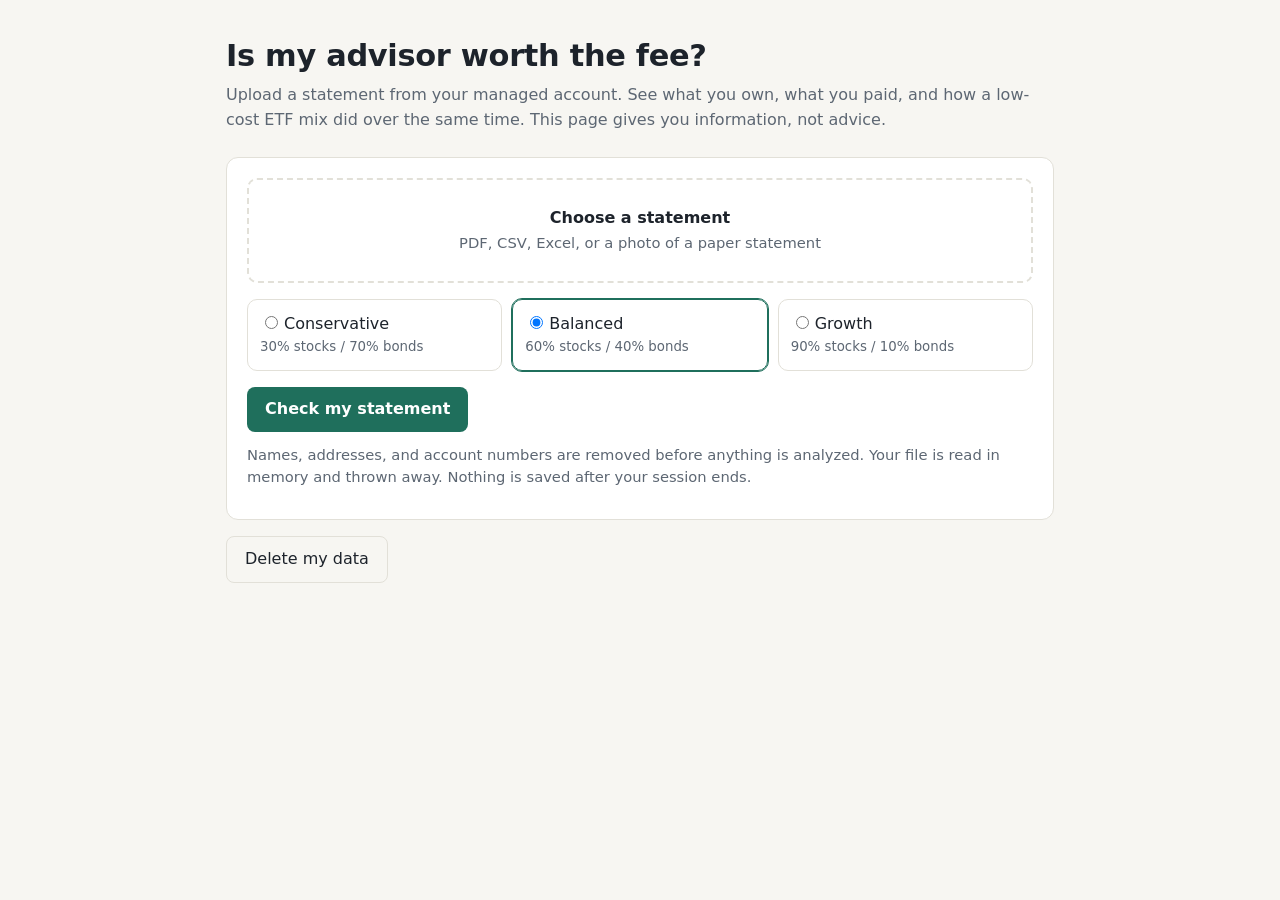
==== advisor_audit/static/index.html @ deb32218 "Build advisor fee check app: Strands agent, calculations, samples, web UI, deploy Statement upload (" ====
<!doctype html>
<html lang="en">
<head>
<meta charset="utf-8">
<meta name="viewport" content="width=device-width, initial-scale=1">
<title>Fee Check</title>
<style>
:root {
  --bg: #f7f6f2; --card: #ffffff; --ink: #1d232b; --muted: #5d6773; --line: #e2e0d8;
  --accent: #1f6f5c; --accent-ink: #ffffff; --warn: #9a5b00; --warn-bg: #fff4e0; --bad: #a33a2a;
  --bar: #1f6f5c; --bar2: #c9a227; --bar3: #4a78a8; --bar4: #8a8f98; --bar5: #b06b9e;
}
@media (prefers-color-scheme: dark) {
  :root { --bg: #14171b; --card: #1d2228; --ink: #e8e6e1; --muted: #a2abb5; --line: #2e353d;
    --accent: #4fb89c; --accent-ink: #0d1512; --warn: #f0b85c; --warn-bg: #2d2416; --bad: #f08a78; }
}
* { box-sizing: border-box; }
body { margin: 0; background: var(--bg); color: var(--ink); font: 16px/1.55 system-ui, -apple-system, "Segoe UI", sans-serif; }
main { max-width: 860px; margin: 0 auto; padding: 32px 16px 64px; }
h1 { font-size: 1.9rem; margin: 0 0 4px; letter-spacing: -0.01em; }
h2 { font-size: 1.15rem; margin: 0 0 12px; }
p { margin: 0 0 10px; }
.sub { color: var(--muted); margin-bottom: 24px; }
.card { background: var(--card); border: 1px solid var(--line); border-radius: 12px; padding: 20px; margin-bottom: 16px; }
label.drop { display: block; border: 2px dashed var(--line); border-radius: 10px; padding: 26px; text-align: center; cursor: pointer; }
label.drop:hover, label.drop.over { border-color: var(--accent); }
label.drop input { display: none; }
.profiles { display: grid; grid-template-columns: repeat(3, 1fr); gap: 10px; margin: 16px 0; }
.profiles label { border: 1px solid var(--line); border-radius: 10px; padding: 12px; cursor: pointer; }
.profiles input { margin-right: 6px; }
.profiles small { display: block; color: var(--muted); }
.profiles label:has(input:checked) { border-color: var(--accent); outline: 1px solid var(--accent); }
button { font: inherit; border: 0; border-radius: 8px; padding: 10px 18px; cursor: pointer; background: var(--accent); color: var(--accent-ink); font-weight: 600; }
button.ghost { background: transparent; color: var(--ink); border: 1px solid var(--line); font-weight: 500; }
button:disabled { opacity: .55; cursor: wait; }
.row { display: flex; gap: 10px; flex-wrap: wrap; align-items: center; }
.headline { font-size: 2.6rem; font-weight: 700; color: var(--bad); line-height: 1.1; }
.kpis { display: grid; grid-template-columns: repeat(auto-fit, minmax(170px, 1fr)); gap: 12px; margin: 14px 0; }
.kpi { border: 1px solid var(--line); border-radius: 10px; padding: 12px; }
.kpi b { display: block; font-size: 1.35rem; }
.kpi span { color: var(--muted); font-size: .9rem; }
ol.q li { margin-bottom: 10px; }
table { width: 100%; border-collapse: collapse; font-variant-numeric: tabular-nums; }
th, td { text-align: left; padding: 8px 6px; border-bottom: 1px solid var(--line); }
td.n, th.n { text-align: right; }
.note { background: var(--warn-bg); color: var(--warn); border-radius: 8px; padding: 10px 12px; margin: 10px 0; font-size: .95rem; }
.muted { color: var(--muted); font-size: .92rem; }
.bar { display: flex; height: 18px; border-radius: 6px; overflow: hidden; margin: 8px 0 12px; }
.legend { display: flex; flex-wrap: wrap; gap: 6px 16px; font-size: .92rem; }
.sw { display: inline-block; width: 10px; height: 10px; border-radius: 2px; margin-right: 6px; }
.flag { border-left: 4px solid var(--line); padding: 6px 10px; margin: 8px 0; }
.flag.high { border-color: var(--bad); } .flag.medium { border-color: var(--bar2); } .flag.info { border-color: var(--bar4); }
.hidden { display: none !important; }
.spinner { display: inline-block; width: 16px; height: 16px; border: 2px solid var(--line); border-top-color: var(--accent); border-radius: 50%; animation: spin 1s linear infinite; vertical-align: -3px; margin-right: 8px; }
@keyframes spin { to { transform: rotate(360deg); } }
input[type=text] { font: inherit; padding: 9px 10px; border-radius: 8px; border: 1px solid var(--line); background: var(--bg); color: var(--ink); flex: 1; min-width: 200px; }
@media (max-width: 560px) { .profiles { grid-template-columns: 1fr; } .headline { font-size: 2.1rem; } table { font-size: .9rem; } }
</style>
</head>
<body>
<main>
  <h1>Is my advisor worth the fee?</h1>
  <p class="sub">Upload a statement from your managed account. See what you own, what you paid, and how a low-cost ETF mix did over the same time. This page gives you information, not advice.</p>

  <form id="form" class="card">
    <label class="drop" id="drop">
      <input type="file" id="file" accept=".pdf,.csv,.xlsx,.xls,.png,.jpg,.jpeg,.heic,.webp,.tif,.tiff">
      <strong id="fileLabel">Choose a statement</strong><br>
      <span class="muted">PDF, CSV, Excel, or a photo of a paper statement</span>
    </label>
    <div class="profiles" role="radiogroup" aria-label="Risk profile">
      <label><input type="radio" name="risk" value="conservative">Conservative<small>30% stocks / 70% bonds</small></label>
      <label><input type="radio" name="risk" value="balanced" checked>Balanced<small>60% stocks / 40% bonds</small></label>
      <label><input type="radio" name="risk" value="growth">Growth<small>90% stocks / 10% bonds</small></label>
    </div>
    <div class="row">
      <button type="submit" id="go">Check my statement</button>
      <span class="muted" id="status"></span>
    </div>
    <p class="muted" style="margin-top:12px">Names, addresses, and account numbers are removed before anything is analyzed. Your file is read in memory and thrown away. Nothing is saved after your session ends.</p>
  </form>

  <div id="clarify" class="card hidden">
    <h2>One quick question</h2>
    <p id="question"></p>
    <form id="clarifyForm" class="row">
      <input type="text" id="answer" required placeholder="Your answer">
      <button type="submit">Continue</button>
    </form>
  </div>

  <div id="results" class="hidden"></div>

  <div class="row" style="margin-top:8px">
    <button class="ghost" id="del" type="button">Delete my data</button>
    <span class="muted" id="delStatus"></span>
  </div>
</main>

<script>
const $ = (s) => document.querySelector(s);
const esc = (s) => String(s ?? "").replace(/[&<>"']/g, (c) => ({ "&": "&amp;", "<": "&lt;", ">": "&gt;", '"': "&quot;", "'": "&#39;" }[c]));
const usd = (x) => x == null ? "n/a" : (x < 0 ? "-$" : "$") + Math.abs(x).toLocaleString("en-US", { maximumFractionDigits: 0 });
const pct = (x, d = 1) => x == null ? "n/a" : (x * 100).toFixed(d) + "%";
const COLORS = ["var(--bar)", "var(--bar2)", "var(--bar3)", "var(--bar4)", "var(--bar5)"];

$("#file").addEventListener("change", () => { $("#fileLabel").textContent = $("#file").files[0]?.name || "Choose a statement"; });
const drop = $("#drop");
["dragover", "dragenter"].forEach((e) => drop.addEventListener(e, (ev) => { ev.preventDefault(); drop.classList.add("over"); }));
["dragleave", "drop"].forEach((e) => drop.addEventListener(e, () => drop.classList.remove("over")));
drop.addEventListener("drop", (ev) => { ev.preventDefault(); $("#file").files = ev.dataTransfer.files; $("#file").dispatchEvent(new Event("change")); });

function busy(on, msg) {
  $("#go").disabled = on;
  $("#status").innerHTML = on ? `<span class="spinner"></span>${esc(msg)}` : esc(msg || "");
}

async function post(url, body) {
  const r = await fetch(url, { method: "POST", body, credentials: "same-origin" });
  const j = await r.json().catch(() => ({}));
  if (!r.ok) throw new Error(j.detail || "Something went wrong. Please try again.");
  return j;
}

function handle(j) {
  $("#clarify").classList.add("hidden");
  if (j.status === "needs_clarification") {
    $("#question").textContent = j.question;
    $("#clarify").classList.remove("hidden");
    $("#results").classList.add("hidden");
    busy(false, "");
    return;
  }
  render(j.results);
  busy(false, "Done.");
}

$("#form").addEventListener("submit", async (e) => {
  e.preventDefault();
  const f = $("#file").files[0];
  if (!f) { busy(false, "Choose a file first."); return; }
  const fd = new FormData();
  fd.append("file", f);
  fd.append("risk_profile", document.querySelector("input[name=risk]:checked").value);
  busy(true, "Reading your statement. This can take a minute…");
  try { handle(await post("/api/analyze", fd)); } catch (err) { busy(false, err.message); }
});

$("#clarifyForm").addEventListener("submit", async (e) => {
  e.preventDefault();
  const fd = new FormData();
  fd.append("answer", $("#answer").value);
  busy(true, "Trying again with your answer…");
  try { handle(await post("/api/clarify", fd)); } catch (err) { busy(false, err.message); }
});

document.querySelectorAll("input[name=risk]").forEach((r) => r.addEventListener("change", async () => {
  if ($("#results").classList.contains("hidden")) return;
  const fd = new FormData();
  fd.append("risk_profile", r.value);
  busy(true, "Updating the comparison…");
  try { handle(await post("/api/profile", fd)); } catch (err) { busy(false, err.message); }
}));

$("#del").addEventListener("click", async () => {
  await fetch("/api/session", { method: "DELETE", credentials: "same-origin" });
  $("#results").innerHTML = ""; $("#results").classList.add("hidden"); $("#clarify").classList.add("hidden");
  $("#file").value = ""; $("#fileLabel").textContent = "Choose a statement"; busy(false, "");
  $("#delStatus").textContent = "Your data has been deleted.";
});

function render(r) {
  const p = r.performance, e = r.explanation, c = r.comparison, a = r.allocation;
  const p10 = r.projection_10, p20 = r.projection_20;
  let h = "";

  if (r.warnings?.length) h += r.warnings.map((w) => `<div class="note">${esc(w)}</div>`).join("");

  h += `<section class="card"><h2>What you paid</h2>
    <div class="headline">${usd(p.total_cost)}</div>
    <p class="muted">in fees and fund costs from ${esc(p.period_start)} to ${esc(p.period_end)}</p>
    <div class="kpis">
      <div class="kpi"><b>${usd(p.fees_paid_total)}</b><span>taken from your account (advisory fees${p.fees_paid.load ? ", sales loads" : ""})</span></div>
      <div class="kpi"><b>${usd(p.estimated_fund_expenses)}</b><span>estimated fund expenses, charged inside fund prices</span></div>
      <div class="kpi"><b>${usd(p10.total_cost)}</b><span>projected cost over 10 years</span></div>
      <div class="kpi"><b>${usd(p20.total_cost)}</b><span>projected cost over 20 years</span></div>
    </div>
    <p>${esc(e.fees_summary)}</p>
    <p class="muted">Projections assume ${pct(p10.assumed_annual_growth, 0)} yearly growth, no new deposits, and today's total cost of ${pct(p10.annual_fee_rate, 2)} a year. They include growth the fees would have earned. For comparison, a ${pct(p10.low_cost_comparison.annual_fee_rate, 2)} ETF mix would cost about ${usd(p20.low_cost_comparison.total_cost)} over 20 years.</p>
  </section>`;

  h += `<section class="card"><h2>Questions to ask your advisor</h2><ol class="q">${e.questions.map((q) => `<li>${esc(q)}</li>`).join("")}</ol></section>`;

  if (c.available) {
    const b = r.benchmark;
    h += `<section class="card"><h2>A fair comparison</h2>
      <p>${esc(e.comparison_summary)}</p>
      <table><thead><tr><th></th><th class="n">Your account</th><th class="n" title="${esc(b.description)}">Low-cost ETF mix (${Object.values(b.mix).map((w) => Math.round(w * 100)).join("/")})</th></tr></thead><tbody>
      <tr><td>Return after fees${c.annualized ? " (per year)" : ""}</td><td class="n">${pct(c.account_return)}</td><td class="n">${pct(c.benchmark_return)}</td></tr>
      <tr><td>Ending value</td><td class="n">${usd(p.ending_balance)}</td><td class="n">${usd(b.ending_value)}</td></tr>
      <tr><td>Volatility (how much it swings, per year)</td><td class="n">${pct(c.account_volatility)}</td><td class="n">${pct(c.benchmark_volatility)}</td></tr>
      <tr><td>Largest drop from a high</td><td class="n">${pct(c.account_max_drawdown)}</td><td class="n">${pct(c.benchmark_max_drawdown)}</td></tr>
      </tbody></table>
      ${c.notes.map((n) => `<div class="note">${esc(n)}</div>`).join("")}
      <p class="muted">The ETF mix is ${esc(b.description)}. It starts with your starting balance and gets the same deposits and withdrawals on the same dates.</p>
    </section>`;
  } else {
    h += `<section class="card"><h2>A fair comparison</h2><div class="note">${esc(c.notes.join(" "))}</div></section>`;
  }

  const classes = Object.values(a.by_class);
  h += `<section class="card"><h2>What you own</h2>
    <div class="bar">${classes.map((v, i) => `<div title="${esc(v.label)}" style="width:${v.share * 100}%;background:${COLORS[i % 5]}"></div>`).join("")}</div>
    <div class="legend">${classes.map((v, i) => `<span><i class="sw" style="background:${COLORS[i % 5]}"></i>${esc(v.label)} ${pct(v.share, 0)} (${usd(v.value)})</span>`).join("")}</div>
    <p style="margin-top:12px">${esc(e.holdings_summary)}</p></section>`;

  if (r.flags.length) {
    h += `<section class="card"><h2>Costs worth a look</h2>${r.flags.map((f) => `<div class="flag ${esc(f.severity)}">${esc(f.detail)}${f.annual_cost ? ` <span class="muted">About ${usd(f.annual_cost)} a year.</span>` : ""}</div>`).join("")}</section>`;
  }

  h += `<section class="card"><h2>What your advisor may be doing right</h2><p>${esc(r.advisor_upside)}</p></section>`;
  h += `<p class="muted">${esc(r.disclaimer)}</p>`;

  $("#results").innerHTML = h;
  $("#results").classList.remove("hidden");
  $("#delStatus").textContent = "";
  $("#results").scrollIntoView({ behavior: "smooth" });
}
</script>
</body>
</html>
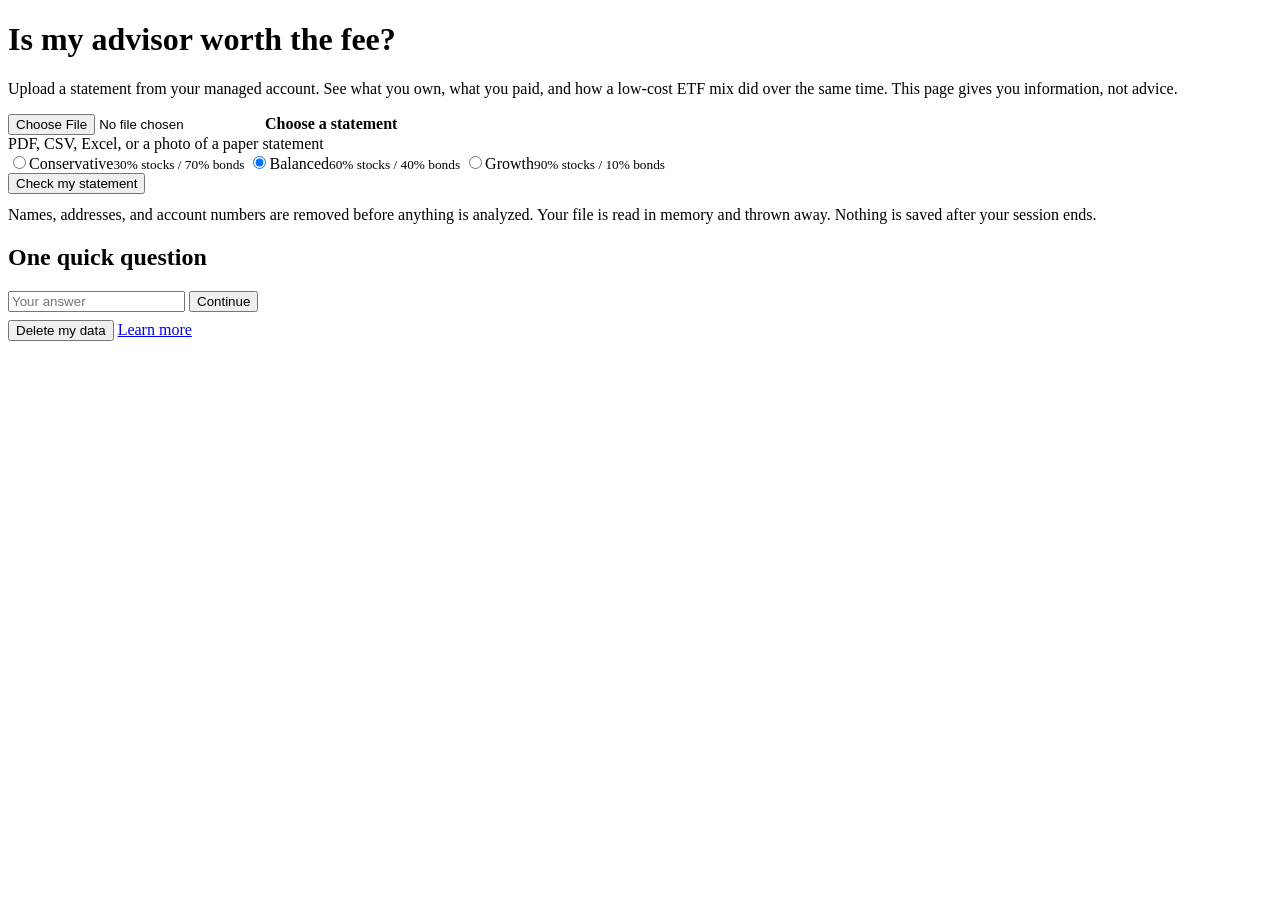
==== commit c620ed62: "Add a privacy and data retention page linked next to Delete my data Also stop logging exception mess" ====
--- a/advisor_audit/static/index.html
+++ b/advisor_audit/static/index.html
@@ -4,58 +4,7 @@
 <meta charset="utf-8">
 <meta name="viewport" content="width=device-width, initial-scale=1">
 <title>Fee Check</title>
-<style>
-:root {
-  --bg: #f7f6f2; --card: #ffffff; --ink: #1d232b; --muted: #5d6773; --line: #e2e0d8;
-  --accent: #1f6f5c; --accent-ink: #ffffff; --warn: #9a5b00; --warn-bg: #fff4e0; --bad: #a33a2a;
-  --bar: #1f6f5c; --bar2: #c9a227; --bar3: #4a78a8; --bar4: #8a8f98; --bar5: #b06b9e;
-}
-@media (prefers-color-scheme: dark) {
-  :root { --bg: #14171b; --card: #1d2228; --ink: #e8e6e1; --muted: #a2abb5; --line: #2e353d;
-    --accent: #4fb89c; --accent-ink: #0d1512; --warn: #f0b85c; --warn-bg: #2d2416; --bad: #f08a78; }
-}
-* { box-sizing: border-box; }
-body { margin: 0; background: var(--bg); color: var(--ink); font: 16px/1.55 system-ui, -apple-system, "Segoe UI", sans-serif; }
-main { max-width: 860px; margin: 0 auto; padding: 32px 16px 64px; }
-h1 { font-size: 1.9rem; margin: 0 0 4px; letter-spacing: -0.01em; }
-h2 { font-size: 1.15rem; margin: 0 0 12px; }
-p { margin: 0 0 10px; }
-.sub { color: var(--muted); margin-bottom: 24px; }
-.card { background: var(--card); border: 1px solid var(--line); border-radius: 12px; padding: 20px; margin-bottom: 16px; }
-label.drop { display: block; border: 2px dashed var(--line); border-radius: 10px; padding: 26px; text-align: center; cursor: pointer; }
-label.drop:hover, label.drop.over { border-color: var(--accent); }
-label.drop input { display: none; }
-.profiles { display: grid; grid-template-columns: repeat(3, 1fr); gap: 10px; margin: 16px 0; }
-.profiles label { border: 1px solid var(--line); border-radius: 10px; padding: 12px; cursor: pointer; }
-.profiles input { margin-right: 6px; }
-.profiles small { display: block; color: var(--muted); }
-.profiles label:has(input:checked) { border-color: var(--accent); outline: 1px solid var(--accent); }
-button { font: inherit; border: 0; border-radius: 8px; padding: 10px 18px; cursor: pointer; background: var(--accent); color: var(--accent-ink); font-weight: 600; }
-button.ghost { background: transparent; color: var(--ink); border: 1px solid var(--line); font-weight: 500; }
-button:disabled { opacity: .55; cursor: wait; }
-.row { display: flex; gap: 10px; flex-wrap: wrap; align-items: center; }
-.headline { font-size: 2.6rem; font-weight: 700; color: var(--bad); line-height: 1.1; }
-.kpis { display: grid; grid-template-columns: repeat(auto-fit, minmax(170px, 1fr)); gap: 12px; margin: 14px 0; }
-.kpi { border: 1px solid var(--line); border-radius: 10px; padding: 12px; }
-.kpi b { display: block; font-size: 1.35rem; }
-.kpi span { color: var(--muted); font-size: .9rem; }
-ol.q li { margin-bottom: 10px; }
-table { width: 100%; border-collapse: collapse; font-variant-numeric: tabular-nums; }
-th, td { text-align: left; padding: 8px 6px; border-bottom: 1px solid var(--line); }
-td.n, th.n { text-align: right; }
-.note { background: var(--warn-bg); color: var(--warn); border-radius: 8px; padding: 10px 12px; margin: 10px 0; font-size: .95rem; }
-.muted { color: var(--muted); font-size: .92rem; }
-.bar { display: flex; height: 18px; border-radius: 6px; overflow: hidden; margin: 8px 0 12px; }
-.legend { display: flex; flex-wrap: wrap; gap: 6px 16px; font-size: .92rem; }
-.sw { display: inline-block; width: 10px; height: 10px; border-radius: 2px; margin-right: 6px; }
-.flag { border-left: 4px solid var(--line); padding: 6px 10px; margin: 8px 0; }
-.flag.high { border-color: var(--bad); } .flag.medium { border-color: var(--bar2); } .flag.info { border-color: var(--bar4); }
-.hidden { display: none !important; }
-.spinner { display: inline-block; width: 16px; height: 16px; border: 2px solid var(--line); border-top-color: var(--accent); border-radius: 50%; animation: spin 1s linear infinite; vertical-align: -3px; margin-right: 8px; }
-@keyframes spin { to { transform: rotate(360deg); } }
-input[type=text] { font: inherit; padding: 9px 10px; border-radius: 8px; border: 1px solid var(--line); background: var(--bg); color: var(--ink); flex: 1; min-width: 200px; }
-@media (max-width: 560px) { .profiles { grid-template-columns: 1fr; } .headline { font-size: 2.1rem; } table { font-size: .9rem; } }
-</style>
+<link rel="stylesheet" href="/static/app.css">
 </head>
 <body>
 <main>
@@ -93,6 +42,7 @@
 
   <div class="row" style="margin-top:8px">
     <button class="ghost" id="del" type="button">Delete my data</button>
+    <a class="button" href="/privacy" target="_blank" rel="noopener">Learn more</a>
     <span class="muted" id="delStatus"></span>
   </div>
 </main>
